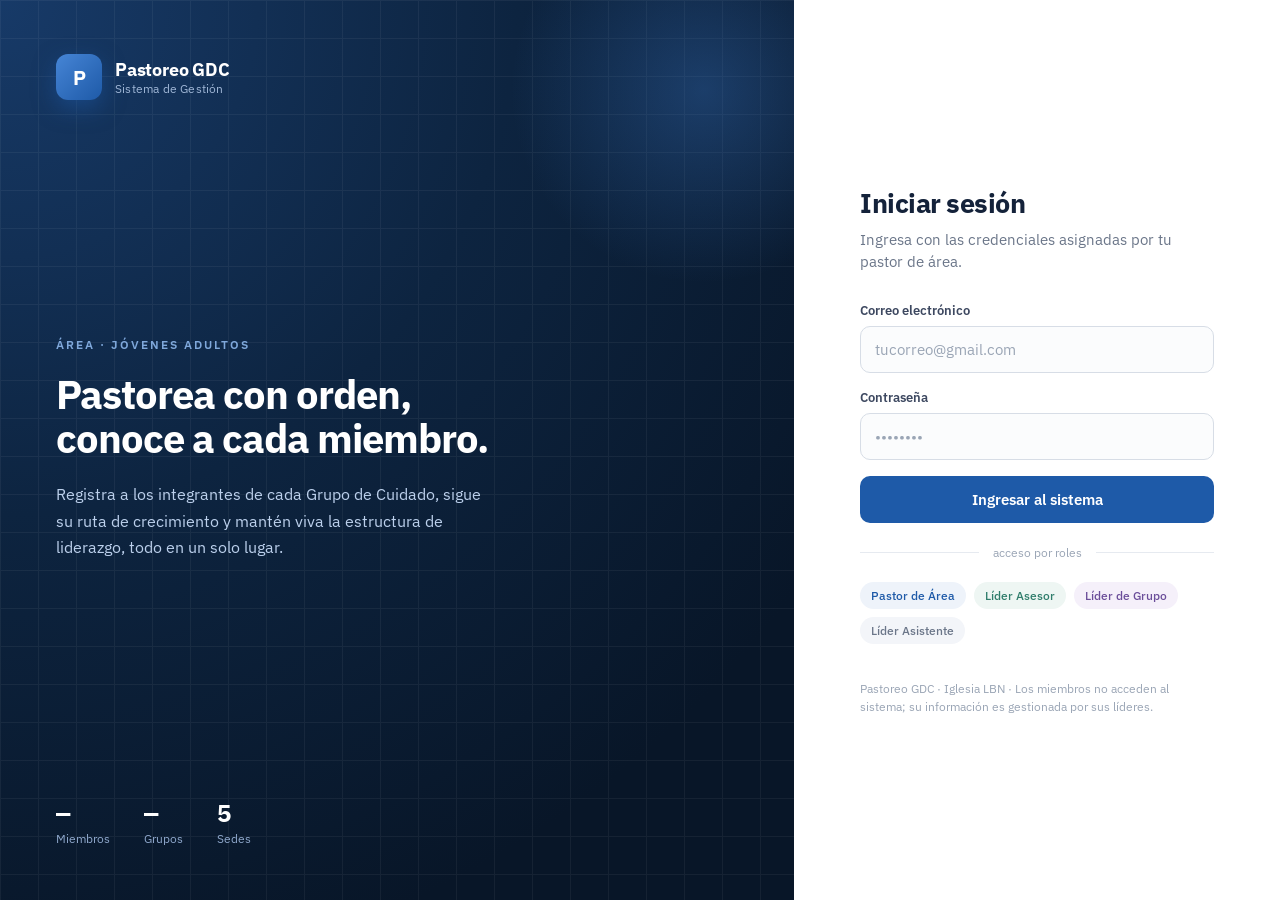
==== index.html @ 96a0c4e2 "Pastoreo GDC — versión inicial con Airtable" ====
<!DOCTYPE html>
<html lang="es">
<head>
  <meta charset="UTF-8" />
  <meta name="viewport" content="width=device-width, initial-scale=1.0" />
  <title>Pastoreo GDC</title>
  <link rel="preconnect" href="https://fonts.googleapis.com" />
  <link rel="preconnect" href="https://fonts.gstatic.com" crossorigin />
  <link href="https://fonts.googleapis.com/css2?family=IBM+Plex+Sans:wght@400;500;600;700&family=IBM+Plex+Mono:wght@500;600&display=swap" rel="stylesheet" />
  <link rel="stylesheet" href="css/style.css" />
</head>
<body>

  <!-- ====== LOGIN ====== -->
  <div id="view-login" class="view-login hidden">
    <div class="login-left">
      <div class="login-grid-bg"></div>
      <div class="login-glow"></div>
      <div class="login-logo-row">
        <div class="logo-box">P</div>
        <div>
          <div class="login-brand">Pastoreo GDC</div>
          <div class="login-brand-sub">Sistema de Gestión</div>
        </div>
      </div>
      <div class="login-hero">
        <div class="login-area-label">Área · Jóvenes Adultos</div>
        <h1 class="login-title">Pastorea con orden,<br/>conoce a cada miembro.</h1>
        <p class="login-desc">Registra a los integrantes de cada Grupo de Cuidado, sigue su ruta de crecimiento y mantén viva la estructura de liderazgo, todo en un solo lugar.</p>
      </div>
      <div class="login-stats">
        <div><div class="stat-num" id="stat-total">—</div><div class="stat-label">Miembros</div></div>
        <div><div class="stat-num" id="stat-grupos">—</div><div class="stat-label">Grupos</div></div>
        <div><div class="stat-num" id="stat-sedes">5</div><div class="stat-label">Sedes</div></div>
      </div>
    </div>
    <div class="login-right">
      <div class="login-form-header">
        <h2>Iniciar sesión</h2>
        <p>Ingresa con las credenciales asignadas por tu pastor de área.</p>
      </div>
      <label class="field-label">Correo electrónico</label>
      <input id="login-email" type="email" placeholder="tucorreo@gmail.com" class="field-input" />
      <label class="field-label">Contraseña</label>
      <input id="login-password" type="password" placeholder="••••••••" class="field-input" />
      <div id="login-error" class="login-error hidden"></div>
      <button id="btn-login" class="btn-primary btn-full">Ingresar al sistema</button>
      <div class="login-divider"><span>acceso por roles</span></div>
      <div class="role-chips">
        <span class="role-chip chip-pastor">Pastor de Área</span>
        <span class="role-chip chip-asesor">Líder Asesor</span>
        <span class="role-chip chip-lider">Líder de Grupo</span>
        <span class="role-chip chip-asistente">Líder Asistente</span>
      </div>
      <p class="login-footer">Pastoreo GDC · Iglesia LBN · Los miembros no acceden al sistema; su información es gestionada por sus líderes.</p>
    </div>
  </div>

  <!-- ====== APP SHELL ====== -->
  <div id="view-app" class="app-shell hidden">
    <!-- SIDEBAR -->
    <aside class="sidebar">
      <div class="sidebar-logo">
        <div class="logo-box sm">P</div>
        <div>
          <div class="sidebar-brand">Pastoreo GDC</div>
          <div class="sidebar-brand-sub">Jóvenes Adultos</div>
        </div>
      </div>
      <nav class="sidebar-nav">
        <div class="nav-section-label">PRINCIPAL</div>
        <a class="nav-item" data-page="dashboard">
          <svg width="19" height="19" viewBox="0 0 24 24" fill="none" stroke="currentColor" stroke-width="1.8" stroke-linecap="round" stroke-linejoin="round"><path d="M3 10.5 12 3l9 7.5"/><path d="M5 9.3V21h14V9.3"/></svg>
          Inicio
        </a>
        <a class="nav-item" data-page="miembros">
          <svg width="19" height="19" viewBox="0 0 24 24" fill="none" stroke="currentColor" stroke-width="1.8" stroke-linecap="round" stroke-linejoin="round"><path d="M16 21v-2a4 4 0 0 0-4-4H6a4 4 0 0 0-4 4v2"/><circle cx="9" cy="7" r="3.4"/><path d="M22 21v-2a4 4 0 0 0-3-3.85"/><path d="M16 3.15a4 4 0 0 1 0 7.7"/></svg>
          Miembros
        </a>
        <a class="nav-item" data-page="organigrama">
          <svg width="19" height="19" viewBox="0 0 24 24" fill="none" stroke="currentColor" stroke-width="1.8" stroke-linecap="round" stroke-linejoin="round"><rect x="9" y="2.5" width="6" height="5" rx="1.2"/><rect x="2.5" y="16.5" width="6" height="5" rx="1.2"/><rect x="15.5" y="16.5" width="6" height="5" rx="1.2"/><path d="M12 7.5v4.5M5.5 16.5V13h13v3.5"/></svg>
          Organigrama
        </a>
        <a class="nav-item" data-page="calendario">
          <svg width="19" height="19" viewBox="0 0 24 24" fill="none" stroke="currentColor" stroke-width="1.8" stroke-linecap="round" stroke-linejoin="round"><rect x="3" y="4.5" width="18" height="17" rx="2.2"/><path d="M16 2.5v4M8 2.5v4M3 9.5h18"/></svg>
          Calendario
        </a>
        <a class="nav-item" data-page="reportes">
          <svg width="19" height="19" viewBox="0 0 24 24" fill="none" stroke="currentColor" stroke-width="1.8" stroke-linecap="round" stroke-linejoin="round"><path d="M3 3v18h18"/><rect x="7" y="11.5" width="3" height="6.5" rx="0.6"/><rect x="12" y="7.5" width="3" height="10.5" rx="0.6"/><rect x="17" y="4.5" width="3" height="13.5" rx="0.6"/></svg>
          Reportes
        </a>
        <div class="nav-section-label" style="margin-top:14px;">GESTIÓN</div>
        <a class="nav-item" data-page="nuevo">
          <svg width="19" height="19" viewBox="0 0 24 24" fill="none" stroke="currentColor" stroke-width="1.8" stroke-linecap="round" stroke-linejoin="round"><path d="M12 5v14M5 12h14"/></svg>
          Nuevo registro
        </a>
      </nav>
      <div class="sidebar-user">
        <div class="sidebar-user-inner">
          <div class="avatar sm" id="sidebar-avatar">DR</div>
          <div class="sidebar-user-info">
            <div id="sidebar-name">—</div>
            <div id="sidebar-role">—</div>
          </div>
          <button id="btn-logout" class="btn-icon" title="Cerrar sesión">
            <svg width="17" height="17" viewBox="0 0 24 24" fill="none" stroke="#8fa8cc" stroke-width="1.8" stroke-linecap="round" stroke-linejoin="round"><path d="M9 21H5a2 2 0 0 1-2-2V5a2 2 0 0 1 2-2h4"/><path d="m16 17 5-5-5-5M21 12H9"/></svg>
          </button>
        </div>
      </div>
    </aside>

    <!-- MAIN -->
    <div class="main-area">
      <header class="topbar">
        <div>
          <div class="topbar-title" id="page-title">Inicio</div>
          <div class="topbar-sub" id="page-sub">Resumen general del área</div>
        </div>
        <div class="topbar-right">
          <div class="search-box">
            <svg width="16" height="16" viewBox="0 0 24 24" fill="none" stroke="#9aa5b5" stroke-width="2" stroke-linecap="round"><circle cx="11" cy="11" r="7"/><path d="m21 21-4.3-4.3"/></svg>
            <input id="global-search" placeholder="Buscar miembro..." />
          </div>
          <div class="topbar-user">
            <div class="avatar sm blue" id="topbar-avatar">DR</div>
            <div>
              <div id="topbar-name">—</div>
              <div id="topbar-role" class="topbar-role-label">—</div>
            </div>
          </div>
        </div>
      </header>

      <main class="main-content" id="main-content">
        <!-- Views rendered here by JS -->
      </main>
    </div>
  </div>

  <script type="module" src="js/main.js"></script>
</body>
</html>
---- css/style.css ----
/* ===== RESET & BASE ===== */
*, *::before, *::after { box-sizing: border-box; margin: 0; padding: 0; }
html, body { height: 100%; font-family: 'IBM Plex Sans', system-ui, sans-serif; color: #14223a; -webkit-font-smoothing: antialiased; background: #f3f5f9; }
a { text-decoration: none; color: inherit; }
button { cursor: pointer; font-family: inherit; }
input, select, textarea { font-family: inherit; }
::-webkit-scrollbar { width: 8px; height: 8px; }
::-webkit-scrollbar-thumb { background: #c9d2df; border-radius: 6px; border: 2px solid transparent; background-clip: content-box; }
input::placeholder { color: #9aa5b5; }
.hidden { display: none !important; }
@keyframes fadeUp { from { opacity: 0; transform: translateY(8px); } to { opacity: 1; transform: none; } }
.fade-up { animation: fadeUp 0.35s ease both; }

/* ===== LOGIN ===== */
.view-login { display: flex; height: 100vh; width: 100%; background: #0d2440; }
.login-left { flex: 1; position: relative; display: flex; flex-direction: column; justify-content: space-between; padding: 54px 56px; background: radial-gradient(125% 110% at 0% 0%, #173a68 0%, #0d2440 52%, #081628 100%); color: #fff; overflow: hidden; }
.login-grid-bg { position: absolute; inset: 0; opacity: .05; background-image: linear-gradient(#fff 1px,transparent 1px),linear-gradient(90deg,#fff 1px,transparent 1px); background-size: 38px 38px; }
.login-glow { position: absolute; right: -120px; top: -120px; width: 420px; height: 420px; border-radius: 50%; background: radial-gradient(circle,rgba(58,120,201,.35),transparent 65%); }
.login-logo-row { position: relative; display: flex; align-items: center; gap: 13px; }
.logo-box { width: 46px; height: 46px; border-radius: 12px; background: linear-gradient(135deg,#4685d6,#1e5aa8); display: flex; align-items: center; justify-content: center; font-weight: 700; font-size: 20px; color: #fff; box-shadow: 0 8px 22px rgba(30,90,168,.5); flex-shrink: 0; }
.logo-box.sm { width: 38px; height: 38px; border-radius: 10px; font-size: 17px; }
.login-brand { font-weight: 700; font-size: 18px; letter-spacing: -.2px; }
.login-brand-sub { font-size: 12px; color: #9fb6d6; letter-spacing: .2px; }
.login-hero { position: relative; max-width: 440px; animation: fadeUp .6s ease both; }
.login-area-label { font-size: 12px; font-weight: 600; color: #7fa8db; text-transform: uppercase; letter-spacing: 2px; margin-bottom: 20px; }
.login-title { font-size: 40px; line-height: 1.12; font-weight: 700; margin-bottom: 20px; letter-spacing: -1px; }
.login-desc { font-size: 16px; line-height: 1.65; color: #bcd0ec; }
.login-stats { position: relative; display: flex; gap: 34px; }
.stat-num { font-size: 24px; font-weight: 700; font-family: 'IBM Plex Mono', monospace; }
.stat-label { font-size: 12px; color: #8fa8cc; margin-top: 2px; }
.login-right { width: 486px; flex-shrink: 0; background: #fff; display: flex; flex-direction: column; justify-content: center; padding: 0 66px; }
.login-form-header { margin-bottom: 28px; }
.login-form-header h2 { font-size: 27px; font-weight: 700; color: #14223a; margin-bottom: 9px; letter-spacing: -.5px; }
.login-form-header p { color: #6b7689; font-size: 15px; line-height: 1.5; }
.field-label { display: block; font-size: 13px; font-weight: 600; color: #3d4860; margin-bottom: 7px; }
.field-input { width: 100%; padding: 13px 14px; border: 1px solid #d7dde6; border-radius: 10px; font-size: 15px; color: #14223a; outline: none; background: #fbfcfd; margin-bottom: 16px; transition: border-color .15s, box-shadow .15s; }
.field-input:focus { border-color: #1e5aa8; box-shadow: 0 0 0 3px rgba(30,90,168,.12); background: #fff; }
.field-input.sm { padding: 11px 13px; font-size: 14px; margin-bottom: 0; }
.field-input.mono { font-family: 'IBM Plex Mono', monospace; }
.login-error { background: #fdf3f2; border: 1px solid #f0c8c3; color: #c0392b; border-radius: 9px; padding: 10px 14px; font-size: 13px; margin-bottom: 14px; }
.btn-primary { background: #1e5aa8; color: #fff; border: none; border-radius: 10px; font-size: 15px; font-weight: 600; padding: 14px 20px; transition: background .15s; }
.btn-primary:hover { background: #17498a; }
.btn-primary.sm { padding: 11px 16px; font-size: 13.5px; }
.btn-full { width: 100%; }
.btn-secondary { background: #fff; color: #1e5aa8; border: 1px solid #cdddee; border-radius: 10px; font-size: 13px; font-weight: 600; padding: 10px 15px; display: flex; align-items: center; gap: 6px; transition: background .15s; }
.btn-secondary:hover { background: #f3f8fd; }
.btn-danger { background: #fff; color: #c0392b; border: 1px solid #f0d3cf; border-radius: 10px; font-size: 13px; font-weight: 600; padding: 10px 15px; display: flex; align-items: center; gap: 6px; transition: background .15s; }
.btn-danger:hover { background: #fdf3f2; }
.btn-icon { background: none; border: none; padding: 4px; display: flex; align-items: center; }
.login-divider { display: flex; align-items: center; gap: 14px; margin: 22px 0; }
.login-divider::before, .login-divider::after { content: ''; flex: 1; height: 1px; background: #e6eaf0; }
.login-divider span { font-size: 12px; color: #9aa5b5; }
.role-chips { display: flex; gap: 8px; flex-wrap: wrap; }
.role-chip { font-size: 12px; padding: 6px 11px; border-radius: 20px; font-weight: 500; }
.chip-pastor { background: #eef3fa; color: #1e5aa8; }
.chip-asesor { background: #eef6f3; color: #2f7d6b; }
.chip-lider { background: #f5f0fa; color: #6b4e9a; }
.chip-asistente { background: #f3f5f9; color: #6b7689; }
.login-footer { font-size: 12px; color: #9aa5b5; margin-top: 36px; line-height: 1.5; }

/* ===== APP SHELL ===== */
.app-shell { display: flex; height: 100vh; width: 100%; }

/* SIDEBAR */
.sidebar { width: 248px; flex-shrink: 0; background: #0d2440; display: flex; flex-direction: column; }
.sidebar-logo { padding: 21px 20px; display: flex; align-items: center; gap: 11px; border-bottom: 1px solid rgba(255,255,255,.08); }
.sidebar-brand { font-weight: 700; font-size: 15px; color: #fff; letter-spacing: -.2px; }
.sidebar-brand-sub { font-size: 11px; color: #8fa8cc; }
.sidebar-nav { flex: 1; padding: 14px 12px; display: flex; flex-direction: column; gap: 2px; overflow-y: auto; }
.nav-section-label { font-size: 10.5px; font-weight: 600; color: #5b73a0; letter-spacing: 1.2px; padding: 8px 12px 5px; }
.nav-item { display: flex; align-items: center; gap: 11px; padding: 10px 12px; border-radius: 9px; cursor: pointer; color: #9fb2cc; font-size: 14px; font-weight: 500; transition: color .15s, background .15s; }
.nav-item:hover { color: #cce0f5; background: rgba(255,255,255,.07); }
.nav-item.active { color: #fff; background: rgba(255,255,255,.13); }
.sidebar-user { padding: 14px 12px; border-top: 1px solid rgba(255,255,255,.08); }
.sidebar-user-inner { display: flex; align-items: center; gap: 10px; padding: 8px 10px; border-radius: 10px; background: rgba(255,255,255,.05); }
.sidebar-user-info { flex: 1; min-width: 0; }
.sidebar-user-info div:first-child { font-size: 13px; font-weight: 600; color: #fff; white-space: nowrap; overflow: hidden; text-overflow: ellipsis; }
.sidebar-user-info div:last-child { font-size: 11px; color: #8fa8cc; }

/* AVATAR */
.avatar { width: 36px; height: 36px; border-radius: 9px; background: linear-gradient(135deg,#4685d6,#1e5aa8); display: flex; align-items: center; justify-content: center; font-weight: 600; font-size: 12.5px; color: #fff; flex-shrink: 0; }
.avatar.sm { width: 36px; height: 36px; border-radius: 9px; font-size: 13px; }
.avatar.lg { width: 74px; height: 74px; border-radius: 18px; font-size: 25px; font-weight: 700; }
.avatar.xs { width: 28px; height: 28px; border-radius: 7px; font-size: 11px; font-weight: 600; }
.avatar.md { width: 40px; height: 40px; border-radius: 10px; font-size: 14px; }

/* TOPBAR */
.topbar { height: 64px; flex-shrink: 0; background: #fff; border-bottom: 1px solid #e6eaf0; display: flex; align-items: center; justify-content: space-between; padding: 0 28px; }
.topbar-title { font-size: 17px; font-weight: 700; color: #14223a; letter-spacing: -.3px; }
.topbar-sub { font-size: 12.5px; color: #8a94a8; margin-top: 1px; }
.topbar-right { display: flex; align-items: center; gap: 16px; }
.search-box { display: flex; align-items: center; gap: 9px; background: #f3f5f9; border: 1px solid #e6eaf0; border-radius: 10px; padding: 9px 13px; width: 240px; }
.search-box input { border: none; background: none; outline: none; font-size: 13.5px; color: #14223a; width: 100%; }
.topbar-user { display: flex; align-items: center; gap: 9px; padding-left: 14px; border-left: 1px solid #e6eaf0; }
.topbar-user > div div:first-child { font-size: 13px; font-weight: 600; color: #14223a; }
.topbar-role-label { font-size: 11px; color: #1e5aa8; font-weight: 500; }

/* MAIN CONTENT */
.main-area { flex: 1; display: flex; flex-direction: column; min-width: 0; }
.main-content { flex: 1; overflow-y: auto; padding: 28px; }
.page-wrap { max-width: 1240px; margin: 0 auto; }
.page-wrap.narrow { max-width: 900px; }

/* ===== CARDS & COMMON ===== */
.card { background: #fff; border: 1px solid #e6eaf0; border-radius: 14px; padding: 22px; }
.card.lg { border-radius: 16px; padding: 24px; }
.card-title { font-size: 15px; font-weight: 700; margin-bottom: 4px; }
.card-sub { font-size: 13px; color: #8a94a8; margin-bottom: 18px; }
.section-label { font-size: 11.5px; font-weight: 700; color: #1e5aa8; text-transform: uppercase; letter-spacing: 1px; margin-bottom: 16px; }

/* ===== KPI CARDS ===== */
.kpi-grid { display: grid; grid-template-columns: repeat(5,1fr); gap: 15px; margin-bottom: 18px; }
.kpi-card { background: #fff; border: 1px solid #e6eaf0; border-radius: 14px; padding: 18px; }
.kpi-card.accent { background: linear-gradient(135deg,#1e5aa8,#13427d); border-color: #1e5aa8; color: #fff; }
.kpi-icon { width: 40px; height: 40px; border-radius: 10px; display: flex; align-items: center; justify-content: center; margin-bottom: 14px; }
.kpi-num { font-size: 29px; font-weight: 700; letter-spacing: -.5px; font-family: 'IBM Plex Mono', monospace; }
.kpi-label { font-size: 12.5px; color: #6b7689; margin-top: 1px; }
.kpi-card.accent .kpi-label { color: #cfe0f4; }

/* ===== TABLES ===== */
.table-wrap { background: #fff; border: 1px solid #e6eaf0; border-radius: 14px; overflow: hidden; }
.table-head { display: grid; padding: 13px 22px; background: #fafbfc; border-bottom: 1px solid #eef1f6; font-size: 11.5px; font-weight: 600; color: #8a94a8; text-transform: uppercase; letter-spacing: .5px; }
.table-head.members-grid, .table-row.members-grid { grid-template-columns: 2.4fr 1.4fr 1.6fr 1.3fr 1.3fr 56px; gap: 12px; }
.table-row { display: grid; padding: 13px 22px; border-bottom: 1px solid #f2f4f8; align-items: center; cursor: pointer; transition: background .12s; }
.table-row:hover { background: #fafbfd; }
.table-row:last-child { border-bottom: none; }

/* ROLE BADGES */
.role-badge { font-size: 12.5px; font-weight: 600; padding: 4px 10px; border-radius: 20px; white-space: nowrap; }
.role-lider-grupo { color: #1e5aa8; background: #eef3fa; }
.role-lider-asistente { color: #2f7d6b; background: #eef6f3; }
.role-padre-espiritual { color: #6b4e9a; background: #f5f0fa; }
.role-miembro { color: #6b7689; background: #f3f5f9; }

/* PROGRESS BAR */
.progress-wrap { display: flex; align-items: center; gap: 9px; }
.progress-bar { flex: 1; height: 7px; background: #eef1f6; border-radius: 5px; overflow: hidden; }
.progress-bar .fill { height: 100%; background: #1e5aa8; border-radius: 5px; transition: width .3s; }
.progress-val { font-size: 12px; font-weight: 600; font-family: 'IBM Plex Mono', monospace; color: #56607a; width: 34px; }

/* ===== FICHA ===== */
.ficha-header { background: #fff; border: 1px solid #e6eaf0; border-radius: 16px; padding: 24px; display: flex; align-items: center; gap: 20px; margin-bottom: 18px; }
.ficha-meta { display: flex; align-items: center; gap: 11px; flex-wrap: wrap; }
.ficha-info-row { display: flex; align-items: center; gap: 18px; margin-top: 9px; font-size: 13.5px; color: #6b7689; flex-wrap: wrap; }
.ficha-info-row span { display: flex; align-items: center; gap: 6px; }
.ficha-actions { display: flex; gap: 9px; flex-shrink: 0; }
.ficha-grid { display: grid; grid-template-columns: 1fr 1fr; gap: 18px; align-items: start; }
.data-grid { display: grid; grid-template-columns: 1fr 1fr; gap: 16px 22px; }
.data-grid .span2 { grid-column: span 2; }
.data-label { font-size: 11.5px; color: #8a94a8; margin-bottom: 3px; }
.data-value { font-size: 14px; font-weight: 600; color: #2d3650; }
.tag { font-size: 12.5px; font-weight: 600; padding: 5px 11px; border-radius: 20px; }

/* MILESTONES */
.milestone-grid { display: grid; grid-template-columns: repeat(9,1fr); gap: 10px; }
.milestone { display: flex; flex-direction: column; align-items: center; text-align: center; gap: 8px; padding: 14px 6px; border-radius: 13px; }
.milestone.done { background: linear-gradient(160deg,#eef5fc,#e3eef9); border: 1px solid #cfe0f1; }
.milestone.pending { background: #f7f8fa; border: 1px solid #eaecf1; }
.milestone-icon { width: 42px; height: 42px; border-radius: 50%; display: flex; align-items: center; justify-content: center; }
.milestone.done .milestone-icon { background: linear-gradient(135deg,#4685d6,#1e5aa8); box-shadow: 0 4px 10px rgba(30,90,168,.3); }
.milestone.pending .milestone-icon { background: #e7eaf0; }
.milestone-t { font-size: 11.5px; font-weight: 700; line-height: 1.2; }
.milestone.done .milestone-t { color: #173a68; }
.milestone.pending .milestone-t { color: #9aa5b5; }
.milestone-s { font-size: 10px; color: #7c93b3; line-height: 1.2; }
.milestone.pending .milestone-s { color: #b4bcc9; }

/* ===== ORGANIGRAMA ===== */
.org-tree { display: flex; flex-direction: column; align-items: center; margin-bottom: 32px; }
.org-connector { width: 2px; height: 22px; background: #c8d3e4; }
.org-label { font-size: 12px; font-weight: 600; color: #8a94a8; background: #f3f5f9; border: 1px solid #e6eaf0; border-radius: 20px; padding: 5px 14px; }
.org-grid { display: grid; grid-template-columns: repeat(4,1fr); gap: 16px; }
.org-card { background: #fff; border: 1.5px solid #e6eaf0; border-radius: 16px; overflow: hidden; }
.org-card-header { padding: 16px; border-bottom: 1px solid #eef1f6; }
.org-card-body { padding: 14px; display: flex; flex-direction: column; gap: 10px; }
.org-member { display: flex; align-items: center; gap: 9px; padding: 10px; border-radius: 10px; cursor: pointer; transition: opacity .15s; }
.org-member:hover { opacity: .85; }
.org-member.lider { background: #eef3fa; border: 1px solid #d5e3f5; }
.org-member.asistente { background: #eef6f3; border: 1px solid #b8ddd4; }
.org-member-sm { display: flex; align-items: center; gap: 8px; padding: 7px 8px; border-radius: 8px; cursor: pointer; margin-bottom: 4px; transition: background .12s; }
.org-member-sm:hover { background: #f5f6f9; }
.org-sub-label { font-size: 10.5px; font-weight: 700; text-transform: uppercase; letter-spacing: .8px; margin-bottom: 7px; }

/* ===== CALENDARIO ===== */
.cal-grid-layout { display: grid; grid-template-columns: 1fr 300px; gap: 20px; align-items: start; }
.cal-header { display: flex; align-items: center; justify-content: space-between; padding: 18px 22px; border-bottom: 1px solid #eef1f6; }
.cal-month { font-size: 16px; font-weight: 700; color: #14223a; letter-spacing: -.3px; }
.cal-nav-btn { width: 34px; height: 34px; border-radius: 9px; border: 1px solid #e6eaf0; background: #fff; display: flex; align-items: center; justify-content: center; cursor: pointer; transition: background .12s; }
.cal-nav-btn:hover { background: #f3f5f9; }
.cal-dow { display: grid; grid-template-columns: repeat(7,1fr); background: #fafbfc; border-bottom: 1px solid #eef1f6; }
.cal-dow span { padding: 10px; text-align: center; font-size: 11px; font-weight: 700; color: #8a94a8; }
.cal-cells { display: grid; grid-template-columns: repeat(7,1fr); }
.cal-cell { min-height: 86px; border-right: 1px solid #f0f2f6; border-bottom: 1px solid #f0f2f6; padding: 8px; display: flex; flex-direction: column; gap: 3px; }
.cal-cell.blank { background: #fafbfc; }
.cal-cell.today { background: #eef3fa; }
.cal-num { font-size: 13px; line-height: 1; }
.cal-cell.today .cal-num { font-weight: 700; color: #1e5aa8; }
.cal-ev-chip { font-size: 10px; font-weight: 600; color: #fff; border-radius: 4px; padding: 2px 5px; white-space: nowrap; overflow: hidden; text-overflow: ellipsis; }
.cal-event-list { display: flex; flex-direction: column; gap: 12px; }
.cal-ev-item { display: flex; gap: 11px; align-items: flex-start; }
.cal-ev-day { width: 40px; flex-shrink: 0; text-align: center; border-radius: 9px; background: #f3f5f9; padding: 6px 0; }
.cal-ev-day .day-num { font-size: 15px; font-weight: 700; font-family: 'IBM Plex Mono', monospace; line-height: 1; color: #14223a; }
.cal-ev-day .day-mon { font-size: 10px; color: #8a94a8; text-transform: uppercase; margin-top: 1px; }
.cal-ev-info { flex: 1; min-width: 0; }
.cal-ev-info .ev-title { font-size: 13px; font-weight: 600; color: #2d3650; }
.cal-ev-info .ev-sub { font-size: 11.5px; color: #8a94a8; margin-top: 1px; }
.cal-dot { width: 8px; height: 8px; border-radius: 50%; flex-shrink: 0; margin-top: 4px; }
.legend-item { display: flex; align-items: center; gap: 9px; font-size: 12.5px; color: #3d4860; }
.legend-dot { width: 10px; height: 10px; border-radius: 3px; flex-shrink: 0; }

/* ===== REPORTES ===== */
.report-tabs { display: flex; gap: 8px; margin-bottom: 20px; flex-wrap: wrap; }
.report-tab { display: flex; align-items: center; gap: 9px; padding: 10px 16px; border-radius: 10px; border: 1.5px solid #e6eaf0; background: #fff; cursor: pointer; font-size: 13.5px; font-weight: 600; color: #6b7689; transition: all .15s; }
.report-tab.active { border-color: #1e5aa8; background: #eef3fa; color: #14223a; }
.report-tab-dot { width: 10px; height: 10px; border-radius: 3px; flex-shrink: 0; }
.report-stat-grid { display: grid; grid-template-columns: repeat(4,1fr); gap: 14px; margin-bottom: 20px; }
.report-stat { background: #fff; border: 1px solid #e6eaf0; border-radius: 13px; padding: 16px 18px; }
.report-stat-label { font-size: 11.5px; color: #8a94a8; margin-bottom: 4px; }
.report-stat-num { font-size: 28px; font-weight: 700; font-family: 'IBM Plex Mono', monospace; }
.rep-member { display: flex; align-items: center; gap: 12px; padding: 12px; border-radius: 11px; cursor: pointer; margin-bottom: 9px; transition: opacity .15s; }
.rep-member:hover { opacity: .85; }
.rep-member.lider { background: #eef3fa; border: 1px solid #d5e3f5; }
.rep-member.asistente { background: #eef6f3; border: 1px solid #b8ddd4; }
.rep-member.padre { background: #f5f0fa; border: 1px solid #d9ceed; }
.rep-member.base { border: 1px solid #f0f2f6; }
.rep-member-name { font-size: 14px; font-weight: 600; color: #14223a; }
.rep-member-role { font-size: 12px; font-weight: 600; }

/* ===== NUEVO REGISTRO ===== */
.form-section { background: #fff; border: 1px solid #e6eaf0; border-radius: 16px; padding: 24px; margin-bottom: 18px; }
.form-row { display: grid; grid-template-columns: 1fr 1fr; gap: 14px 22px; }
.form-row.single { grid-template-columns: 1fr; }
.form-group { display: flex; flex-direction: column; }
.form-group.span2 { grid-column: span 2; }
.form-group label { font-size: 12.5px; font-weight: 600; color: #3d4860; margin-bottom: 6px; }
.form-group input, .form-group select, .form-group textarea { padding: 11px 13px; border: 1px solid #d7dde6; border-radius: 10px; font-size: 14px; color: #14223a; outline: none; background: #fbfcfd; width: 100%; transition: border-color .15s, box-shadow .15s; }
.form-group input:focus, .form-group select:focus, .form-group textarea:focus { border-color: #1e5aa8; box-shadow: 0 0 0 3px rgba(30,90,168,.1); }
.form-group textarea { resize: vertical; }
.checkbox-grid { display: grid; grid-template-columns: repeat(3,1fr); gap: 10px; }
.checkbox-item { display: flex; align-items: center; gap: 10px; padding: 12px; border-radius: 11px; border: 1.5px solid #e6eaf0; background: #fafbfc; cursor: pointer; transition: all .15s; }
.checkbox-item.checked { border-color: #1e5aa8; background: #eef3fa; }
.checkbox-item .cb-box { width: 22px; height: 22px; border-radius: 6px; border: 1.5px solid #c0c8d5; background: #fff; display: flex; align-items: center; justify-content: center; flex-shrink: 0; transition: all .15s; }
.checkbox-item.checked .cb-box { background: #1e5aa8; border-color: #1e5aa8; }
.checkbox-item .cb-label { font-size: 12.5px; font-weight: 700; color: #6b7689; line-height: 1.2; }
.checkbox-item.checked .cb-label { color: #173a68; }
.checkbox-item .cb-sub { font-size: 10.5px; color: #a0a8b5; margin-top: 2px; line-height: 1.2; }
.checkbox-item.checked .cb-sub { color: #5b7fa8; }
.temp-chips { display: flex; gap: 8px; flex-wrap: wrap; }
.temp-chip { display: flex; align-items: center; gap: 7px; padding: 8px 12px; border-radius: 9px; border: 1.5px solid #d7dde6; background: #fff; cursor: pointer; transition: all .15s; }
.temp-chip.selected { border-color: #1e5aa8; background: #eef3fa; }
.temp-chip .tc-box { width: 16px; height: 16px; border-radius: 4px; border: 1.5px solid #c0c8d5; background: #fff; display: flex; align-items: center; justify-content: center; flex-shrink: 0; }
.temp-chip.selected .tc-box { background: #1e5aa8; border-color: #1e5aa8; }
.temp-chip span { font-size: 12.5px; font-weight: 600; color: #6b7689; }
.temp-chip.selected span { color: #1e5aa8; }
.form-actions { display: flex; align-items: center; justify-content: flex-end; gap: 12px; }

/* ===== UTILITIES ===== */
.flex { display: flex; }
.flex-col { display: flex; flex-direction: column; }
.gap-4 { gap: 4px; }
.gap-8 { gap: 8px; }
.gap-12 { gap: 12px; }
.gap-14 { gap: 14px; }
.gap-18 { gap: 18px; }
.grid-2 { display: grid; grid-template-columns: 1fr 1fr; gap: 18px; }
.grid-2.align-start { align-items: start; }
.mb-18 { margin-bottom: 18px; }
.mb-20 { margin-bottom: 20px; }
.mono { font-family: 'IBM Plex Mono', monospace; }
.text-sm { font-size: 12px; }
.text-muted { color: #8a94a8; }
.text-primary { color: #1e5aa8; }
.fw-700 { font-weight: 700; }
.back-link { display: inline-flex; align-items: center; gap: 6px; font-size: 13px; color: #6b7689; font-weight: 500; cursor: pointer; margin-bottom: 16px; transition: color .15s; border: none; background: none; }
.back-link:hover { color: #1e5aa8; }
.spinner { display: flex; align-items: center; justify-content: center; padding: 60px; color: #8a94a8; font-size: 14px; }
.empty-state { text-align: center; padding: 60px 20px; color: #8a94a8; font-size: 14px; }
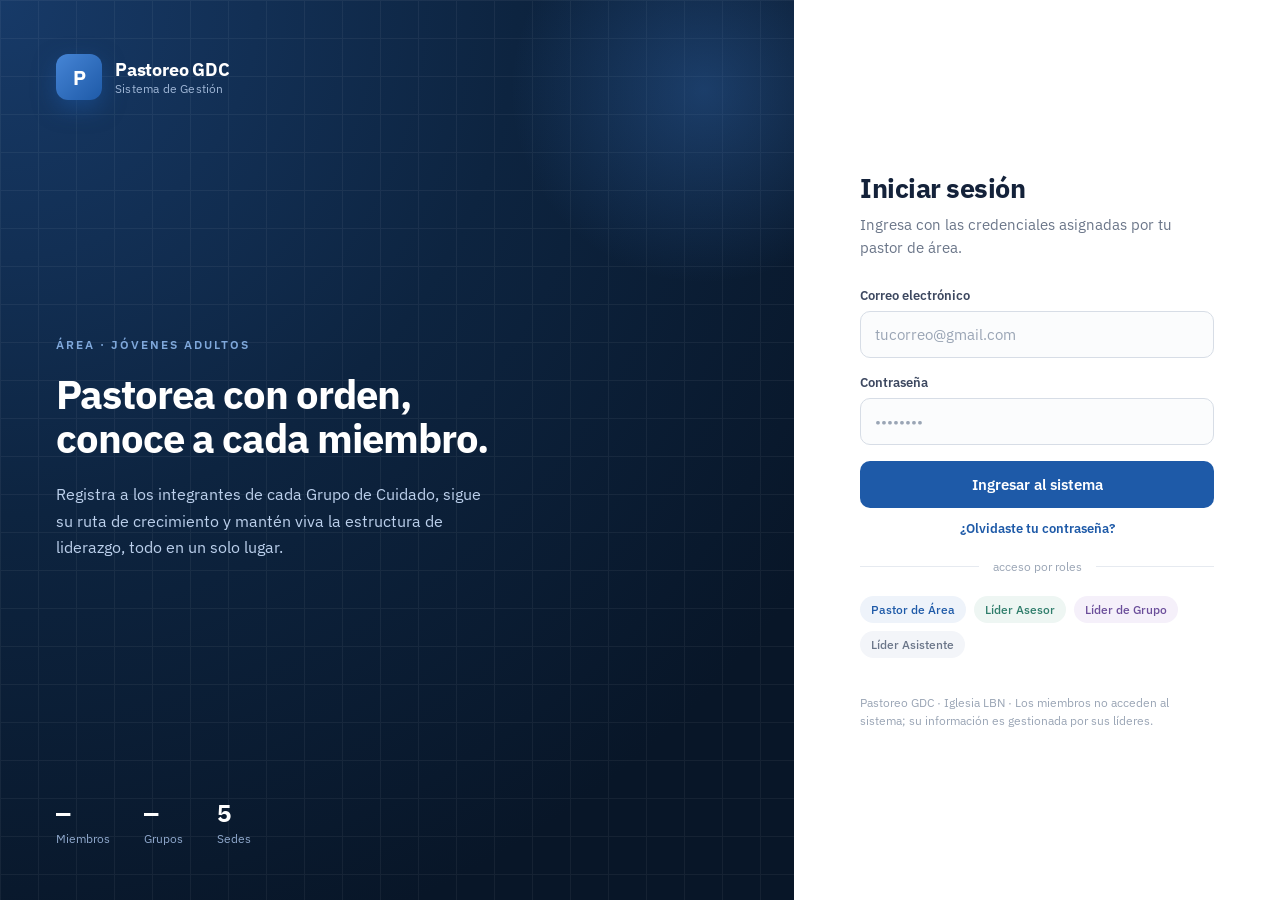
==== commit ad5e416c: "feat: agregar módulos Ofrendas, Planeador y Nuevos Equipos (Anexos A, B, C, E) - Ofrendas: control d" ====
--- a/index.html
+++ b/index.html
@@ -89,10 +89,35 @@
           <svg width="19" height="19" viewBox="0 0 24 24" fill="none" stroke="currentColor" stroke-width="1.8" stroke-linecap="round" stroke-linejoin="round"><path d="M3 3v18h18"/><rect x="7" y="11.5" width="3" height="6.5" rx="0.6"/><rect x="12" y="7.5" width="3" height="10.5" rx="0.6"/><rect x="17" y="4.5" width="3" height="13.5" rx="0.6"/></svg>
           Reportes
         </a>
+        <a class="nav-item" data-page="seguimiento">
+          <svg width="19" height="19" viewBox="0 0 24 24" fill="none" stroke="currentColor" stroke-width="1.8" stroke-linecap="round" stroke-linejoin="round"><path d="M8 10h8M8 14h5"/><path d="M21 15a2 2 0 0 1-2 2H8l-4 4V6a2 2 0 0 1 2-2h13a2 2 0 0 1 2 2Z"/></svg>
+          Seguimiento
+        </a>
+        <a class="nav-item" data-page="temas">
+          <svg width="19" height="19" viewBox="0 0 24 24" fill="none" stroke="currentColor" stroke-width="1.8" stroke-linecap="round" stroke-linejoin="round"><path d="M4 19.5A2.5 2.5 0 0 1 6.5 17H20"/><path d="M6.5 2H20v20H6.5A2.5 2.5 0 0 1 4 19.5v-15A2.5 2.5 0 0 1 6.5 2Z"/><path d="M9 7h7M9 11h7"/></svg>
+          Temas
+        </a>
+        <div class="nav-section-label" style="margin-top:14px;">HERRAMIENTAS</div>
+        <a class="nav-item" data-page="planeador">
+          <svg width="19" height="19" viewBox="0 0 24 24" fill="none" stroke="currentColor" stroke-width="1.8" stroke-linecap="round" stroke-linejoin="round"><rect x="3" y="4" width="18" height="18" rx="2"/><path d="M16 2v4M8 2v4M3 10h18"/><path d="M8 14h.01M12 14h.01M16 14h.01M8 18h.01M12 18h.01"/></svg>
+          Planeador
+        </a>
+        <a class="nav-item" data-page="equipos">
+          <svg width="19" height="19" viewBox="0 0 24 24" fill="none" stroke="currentColor" stroke-width="1.8" stroke-linecap="round" stroke-linejoin="round"><circle cx="9" cy="7" r="3"/><path d="M3 21v-2a4 4 0 0 1 4-4h4a4 4 0 0 1 4 4v2"/><path d="M16 3.13a4 4 0 0 1 0 7.75M21 21v-2a4 4 0 0 0-3-3.85"/></svg>
+          Nuevos Equipos
+        </a>
+        <a class="nav-item" data-page="ofrendas">
+          <svg width="19" height="19" viewBox="0 0 24 24" fill="none" stroke="currentColor" stroke-width="1.8" stroke-linecap="round" stroke-linejoin="round"><path d="M12 2a5 5 0 0 1 5 5c0 5-5 11-5 11S7 12 7 7a5 5 0 0 1 5-5z"/><circle cx="12" cy="7" r="2"/></svg>
+          Ofrendas
+        </a>
         <div class="nav-section-label" style="margin-top:14px;">GESTIÓN</div>
         <a class="nav-item" data-page="nuevo">
           <svg width="19" height="19" viewBox="0 0 24 24" fill="none" stroke="currentColor" stroke-width="1.8" stroke-linecap="round" stroke-linejoin="round"><path d="M12 5v14M5 12h14"/></svg>
           Nuevo registro
+        </a>
+        <a class="nav-item admin-only" data-page="admin" style="display:none;">
+          <svg width="19" height="19" viewBox="0 0 24 24" fill="none" stroke="currentColor" stroke-width="1.8" stroke-linecap="round" stroke-linejoin="round"><circle cx="12" cy="8" r="3.5"/><path d="M20 21a8 8 0 1 0-16 0"/><path d="M16 11l1.5 1.5L21 9"/></svg>
+          Administración
         </a>
       </nav>
       <div class="sidebar-user">
@@ -128,6 +153,9 @@
               <div id="topbar-role" class="topbar-role-label">—</div>
             </div>
           </div>
+          <button id="btn-logout-mobile" class="btn-icon mobile-only" title="Cerrar sesión">
+            <svg width="19" height="19" viewBox="0 0 24 24" fill="none" stroke="#56607a" stroke-width="1.8" stroke-linecap="round" stroke-linejoin="round"><path d="M9 21H5a2 2 0 0 1-2-2V5a2 2 0 0 1 2-2h4"/><path d="m16 17 5-5-5-5M21 12H9"/></svg>
+          </button>
         </div>
       </header>
 
--- a/css/style.css
+++ b/css/style.css
@@ -274,4 +274,132 @@
 .back-link { display: inline-flex; align-items: center; gap: 6px; font-size: 13px; color: #6b7689; font-weight: 500; cursor: pointer; margin-bottom: 16px; transition: color .15s; border: none; background: none; }
 .back-link:hover { color: #1e5aa8; }
 .spinner { display: flex; align-items: center; justify-content: center; padding: 60px; color: #8a94a8; font-size: 14px; }
+.mobile-only { display: none; }
+
+/* ===== RESPONSIVE ===== */
+@media (max-width: 768px) {
+
+  /* LOGIN — solo muestra el formulario */
+  .view-login { display: block; background: #0d2440; padding: 0; min-height: 100vh; }
+  .login-left { display: none; }
+  .login-right { width: 100%; min-height: 100vh; padding: 40px 24px 32px; border-radius: 0; display: flex; flex-direction: column; justify-content: center; }
+  .login-form-header h2 { font-size: 22px; }
+  .btn-full { font-size: 15px; padding: 14px; }
+
+  /* APP SHELL — sidebar se convierte en barra inferior */
+  .app-shell { flex-direction: column; height: 100dvh; }
+
+  .sidebar {
+    order: 3;
+    width: 100%;
+    height: 62px;
+    flex-shrink: 0;
+    flex-direction: row;
+    background: #0d2440;
+    border-top: 1px solid rgba(255,255,255,.1);
+    padding: 0;
+  }
+  .sidebar-logo { display: none; }
+  .sidebar-nav {
+    flex-direction: row;
+    padding: 0;
+    gap: 0;
+    justify-content: space-around;
+    align-items: stretch;
+    width: 100%;
+    overflow: visible;
+  }
+  .nav-section-label { display: none; }
+  .nav-item {
+    flex: 1;
+    flex-direction: column;
+    align-items: center;
+    justify-content: center;
+    gap: 3px;
+    padding: 6px 4px;
+    border-radius: 0;
+    font-size: 9.5px;
+    color: #6b87b0;
+    font-weight: 600;
+    letter-spacing: .2px;
+  }
+  .nav-item svg { width: 20px; height: 20px; }
+  .nav-item.active { color: #fff; background: rgba(255,255,255,.1); }
+  .sidebar-user { display: none; }
+
+  /* TOPBAR */
+  .main-area { order: 1; min-width: 0; flex: 1; display: flex; flex-direction: column; overflow: hidden; }
+  .topbar { height: 54px; padding: 0 16px; flex-shrink: 0; }
+  .topbar-left { display: none; }
+  .search-box { width: 160px; }
+  .topbar-user > div { display: none; }
+  .topbar-right { gap: 10px; }
+
+  /* MAIN CONTENT */
+  .main-content { padding: 14px; overflow-y: auto; flex: 1; padding-bottom: 10px; }
+  .page-wrap { max-width: 100%; }
+  .page-wrap.narrow { max-width: 100%; }
+
+  /* CARDS & GRIDS */
+  .card { padding: 16px; border-radius: 12px; }
+  .grid-2 { grid-template-columns: 1fr !important; }
+  .kpi-grid { grid-template-columns: 1fr 1fr; gap: 10px; }
+  .kpi-card { padding: 14px; }
+  .kpi-num { font-size: 24px; }
+  .kpi-icon { width: 34px; height: 34px; margin-bottom: 10px; }
+
+  /* inline style grids */
+  [style*="grid-template-columns:1.55fr"],
+  [style*="grid-template-columns: 1.55fr"] { grid-template-columns: 1fr !important; }
+  [style*="display:grid"][style*="1fr 1fr"] { grid-template-columns: 1fr !important; }
+
+  /* TABLAS */
+  .table-head { display: none; }
+  .table-head.members-grid, .table-row.members-grid { grid-template-columns: 1fr auto; gap: 8px; }
+  .table-row { padding: 12px 14px; }
+  .table-row > *:nth-child(3),
+  .table-row > *:nth-child(4) { display: none; }
+
+  /* FICHA */
+  .ficha-header { flex-direction: column; align-items: flex-start; gap: 14px; }
+  .ficha-actions { width: 100%; }
+  .ficha-actions button { flex: 1; justify-content: center; }
+  .ficha-grid { grid-template-columns: 1fr !important; }
+  .data-grid { grid-template-columns: 1fr 1fr; gap: 10px 16px; }
+  .milestone-grid { grid-template-columns: repeat(3,1fr); }
+
+  /* FORMULARIO */
+  .form-section { padding: 16px; border-radius: 12px; }
+  .form-row { grid-template-columns: 1fr; }
+  .form-row .span2, .form-group.span2 { grid-column: span 1; }
+  [style*="grid-template-columns:1fr 1fr;gap:18px"] { grid-template-columns: 1fr !important; }
+  .checkbox-grid { grid-template-columns: 1fr 1fr; }
+  .form-actions { flex-direction: column-reverse; }
+  .form-actions button { width: 100%; justify-content: center; }
+
+  /* ORGANIGRAMA */
+  .org-grid { grid-template-columns: 1fr 1fr; gap: 12px; }
+
+  /* CALENDARIO */
+  .cal-grid-layout { grid-template-columns: 1fr; }
+  .cal-cell { min-height: 52px; padding: 4px; }
+  .cal-ev-chip { font-size: 8px; padding: 1px 3px; }
+  .cal-dow span { padding: 6px 2px; font-size: 10px; }
+
+  /* REPORTES */
+  .report-tabs { gap: 6px; }
+  .report-tab { padding: 8px 10px; font-size: 12px; }
+  .report-stat-grid { grid-template-columns: 1fr 1fr; gap: 10px; }
+  .report-stat-num { font-size: 22px; }
+
+  /* ADMIN */
+  [style*="grid-template-columns:1fr 1fr 1fr"] { grid-template-columns: 1fr !important; }
+  [style*="grid-template-columns:1fr 1fr auto"] { grid-template-columns: 1fr !important; }
+
+  /* MISC */
+  .mobile-only { display: flex !important; }
+  .back-link { font-size: 12px; }
+  code { word-break: break-all; }
+  .empty-state { padding: 40px 16px; }
+}
 .empty-state { text-align: center; padding: 60px 20px; color: #8a94a8; font-size: 14px; }
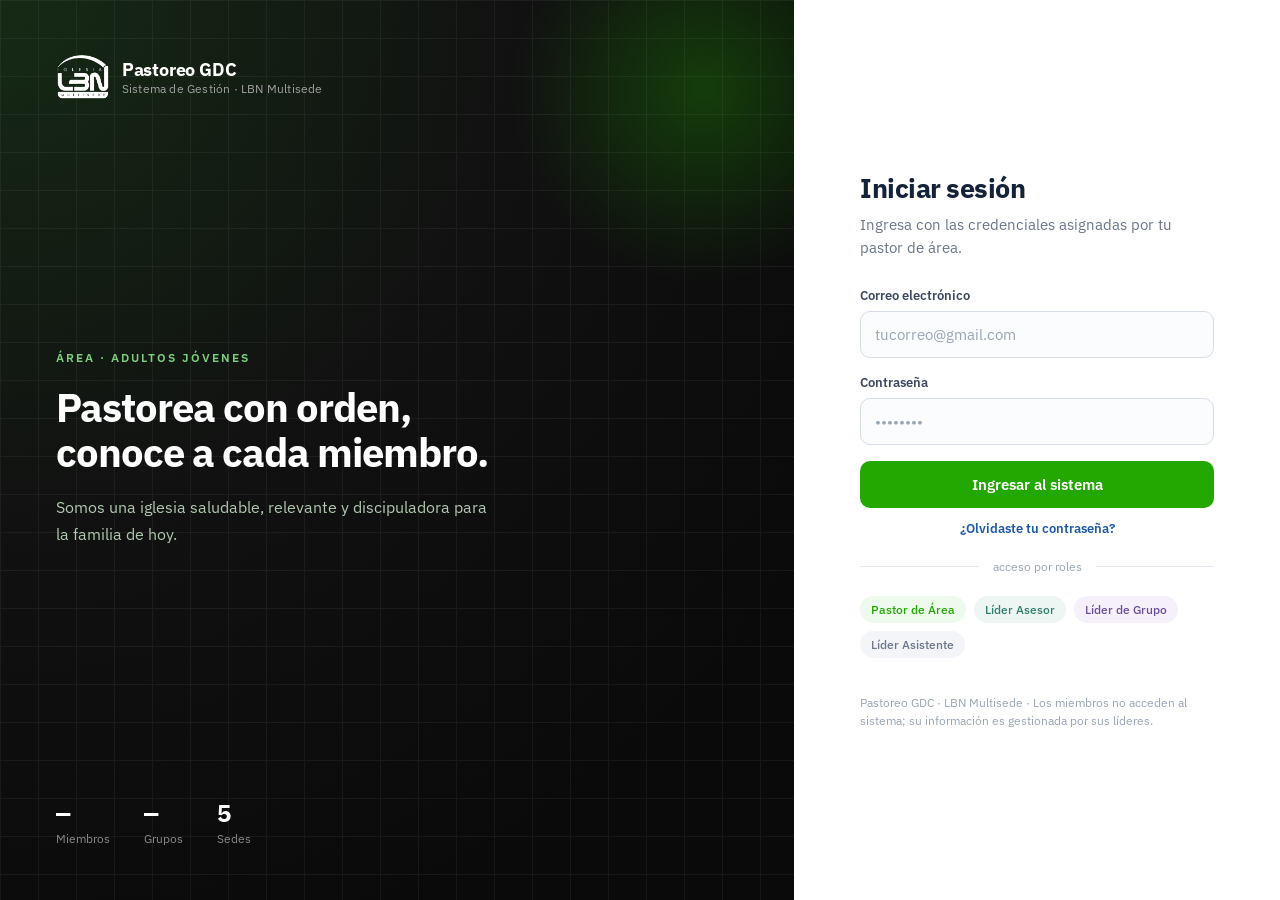
==== commit b2ce01ed: "feat: aplicar identidad visual LBNM al sistema - Reemplaza paleta azul marina por negro #111111 y ve" ====
--- a/index.html
+++ b/index.html
@@ -17,16 +17,16 @@
       <div class="login-grid-bg"></div>
       <div class="login-glow"></div>
       <div class="login-logo-row">
-        <div class="logo-box">P</div>
+        <img src="./img/logo-lbn.png" alt="LBN" style="height:46px;object-fit:contain;flex-shrink:0;" />
         <div>
           <div class="login-brand">Pastoreo GDC</div>
-          <div class="login-brand-sub">Sistema de Gestión</div>
+          <div class="login-brand-sub">Sistema de Gestión · LBN Multisede</div>
         </div>
       </div>
       <div class="login-hero">
-        <div class="login-area-label">Área · Jóvenes Adultos</div>
+        <div class="login-area-label">Área · Adultos Jóvenes</div>
         <h1 class="login-title">Pastorea con orden,<br/>conoce a cada miembro.</h1>
-        <p class="login-desc">Registra a los integrantes de cada Grupo de Cuidado, sigue su ruta de crecimiento y mantén viva la estructura de liderazgo, todo en un solo lugar.</p>
+        <p class="login-desc">Somos una iglesia saludable, relevante y discipuladora para la familia de hoy.</p>
       </div>
       <div class="login-stats">
         <div><div class="stat-num" id="stat-total">—</div><div class="stat-label">Miembros</div></div>
@@ -52,7 +52,7 @@
         <span class="role-chip chip-lider">Líder de Grupo</span>
         <span class="role-chip chip-asistente">Líder Asistente</span>
       </div>
-      <p class="login-footer">Pastoreo GDC · Iglesia LBN · Los miembros no acceden al sistema; su información es gestionada por sus líderes.</p>
+      <p class="login-footer">Pastoreo GDC · LBN Multisede · Los miembros no acceden al sistema; su información es gestionada por sus líderes.</p>
     </div>
   </div>
 
@@ -61,10 +61,10 @@
     <!-- SIDEBAR -->
     <aside class="sidebar">
       <div class="sidebar-logo">
-        <div class="logo-box sm">P</div>
+        <img src="./img/logo-lbn.png" alt="LBN" style="height:34px;object-fit:contain;flex-shrink:0;" />
         <div>
           <div class="sidebar-brand">Pastoreo GDC</div>
-          <div class="sidebar-brand-sub">Jóvenes Adultos</div>
+          <div class="sidebar-brand-sub">Adultos Jóvenes · LBN</div>
         </div>
       </div>
       <nav class="sidebar-nav">
@@ -111,6 +111,11 @@
           Ofrendas
         </a>
         <div class="nav-section-label" style="margin-top:14px;">GESTIÓN</div>
+        <a class="nav-item" data-page="solicitudes" style="position:relative;">
+          <svg width="19" height="19" viewBox="0 0 24 24" fill="none" stroke="currentColor" stroke-width="1.8" stroke-linecap="round" stroke-linejoin="round"><path d="M16 21v-2a4 4 0 0 0-4-4H6a4 4 0 0 0-4 4v2"/><circle cx="9" cy="7" r="3.4"/><path d="M19 8v6M22 11h-6"/></svg>
+          Solicitudes
+          <span id="badge-solicitudes" style="display:none;position:absolute;top:6px;right:8px;background:#c0392b;color:#fff;border-radius:20px;font-size:10px;font-weight:700;padding:1px 6px;min-width:18px;align-items:center;justify-content:center;"></span>
+        </a>
         <a class="nav-item" data-page="nuevo">
           <svg width="19" height="19" viewBox="0 0 24 24" fill="none" stroke="currentColor" stroke-width="1.8" stroke-linecap="round" stroke-linejoin="round"><path d="M12 5v14M5 12h14"/></svg>
           Nuevo registro
@@ -168,3 +173,4 @@
   <script type="module" src="js/main.js"></script>
 </body>
 </html>
+
--- a/css/style.css
+++ b/css/style.css
@@ -12,38 +12,38 @@
 .fade-up { animation: fadeUp 0.35s ease both; }
 
 /* ===== LOGIN ===== */
-.view-login { display: flex; height: 100vh; width: 100%; background: #0d2440; }
-.login-left { flex: 1; position: relative; display: flex; flex-direction: column; justify-content: space-between; padding: 54px 56px; background: radial-gradient(125% 110% at 0% 0%, #173a68 0%, #0d2440 52%, #081628 100%); color: #fff; overflow: hidden; }
+.view-login { display: flex; height: 100vh; width: 100%; background: #111111; }
+.login-left { flex: 1; position: relative; display: flex; flex-direction: column; justify-content: space-between; padding: 54px 56px; background: radial-gradient(125% 110% at 0% 0%, #152a15 0%, #111111 52%, #0a0a0a 100%); color: #fff; overflow: hidden; }
 .login-grid-bg { position: absolute; inset: 0; opacity: .05; background-image: linear-gradient(#fff 1px,transparent 1px),linear-gradient(90deg,#fff 1px,transparent 1px); background-size: 38px 38px; }
-.login-glow { position: absolute; right: -120px; top: -120px; width: 420px; height: 420px; border-radius: 50%; background: radial-gradient(circle,rgba(58,120,201,.35),transparent 65%); }
+.login-glow { position: absolute; right: -120px; top: -120px; width: 420px; height: 420px; border-radius: 50%; background: radial-gradient(circle,rgba(38,202,0,.25),transparent 65%); }
 .login-logo-row { position: relative; display: flex; align-items: center; gap: 13px; }
-.logo-box { width: 46px; height: 46px; border-radius: 12px; background: linear-gradient(135deg,#4685d6,#1e5aa8); display: flex; align-items: center; justify-content: center; font-weight: 700; font-size: 20px; color: #fff; box-shadow: 0 8px 22px rgba(30,90,168,.5); flex-shrink: 0; }
+.logo-box { width: 46px; height: 46px; border-radius: 12px; background: linear-gradient(135deg,#26CA00,#22a800); display: flex; align-items: center; justify-content: center; font-weight: 700; font-size: 20px; color: #fff; box-shadow: 0 8px 22px rgba(38,202,0,.4); flex-shrink: 0; }
 .logo-box.sm { width: 38px; height: 38px; border-radius: 10px; font-size: 17px; }
 .login-brand { font-weight: 700; font-size: 18px; letter-spacing: -.2px; }
-.login-brand-sub { font-size: 12px; color: #9fb6d6; letter-spacing: .2px; }
+.login-brand-sub { font-size: 12px; color: #a0a0a0; letter-spacing: .2px; }
 .login-hero { position: relative; max-width: 440px; animation: fadeUp .6s ease both; }
-.login-area-label { font-size: 12px; font-weight: 600; color: #7fa8db; text-transform: uppercase; letter-spacing: 2px; margin-bottom: 20px; }
+.login-area-label { font-size: 12px; font-weight: 600; color: #7dcf7d; text-transform: uppercase; letter-spacing: 2px; margin-bottom: 20px; }
 .login-title { font-size: 40px; line-height: 1.12; font-weight: 700; margin-bottom: 20px; letter-spacing: -1px; }
-.login-desc { font-size: 16px; line-height: 1.65; color: #bcd0ec; }
+.login-desc { font-size: 16px; line-height: 1.65; color: #b0c8b0; }
 .login-stats { position: relative; display: flex; gap: 34px; }
 .stat-num { font-size: 24px; font-weight: 700; font-family: 'IBM Plex Mono', monospace; }
-.stat-label { font-size: 12px; color: #8fa8cc; margin-top: 2px; }
+.stat-label { font-size: 12px; color: #888888; margin-top: 2px; }
 .login-right { width: 486px; flex-shrink: 0; background: #fff; display: flex; flex-direction: column; justify-content: center; padding: 0 66px; }
 .login-form-header { margin-bottom: 28px; }
 .login-form-header h2 { font-size: 27px; font-weight: 700; color: #14223a; margin-bottom: 9px; letter-spacing: -.5px; }
 .login-form-header p { color: #6b7689; font-size: 15px; line-height: 1.5; }
 .field-label { display: block; font-size: 13px; font-weight: 600; color: #3d4860; margin-bottom: 7px; }
 .field-input { width: 100%; padding: 13px 14px; border: 1px solid #d7dde6; border-radius: 10px; font-size: 15px; color: #14223a; outline: none; background: #fbfcfd; margin-bottom: 16px; transition: border-color .15s, box-shadow .15s; }
-.field-input:focus { border-color: #1e5aa8; box-shadow: 0 0 0 3px rgba(30,90,168,.12); background: #fff; }
+.field-input:focus { border-color: #22a800; box-shadow: 0 0 0 3px rgba(38,202,0,.12); background: #fff; }
 .field-input.sm { padding: 11px 13px; font-size: 14px; margin-bottom: 0; }
 .field-input.mono { font-family: 'IBM Plex Mono', monospace; }
 .login-error { background: #fdf3f2; border: 1px solid #f0c8c3; color: #c0392b; border-radius: 9px; padding: 10px 14px; font-size: 13px; margin-bottom: 14px; }
-.btn-primary { background: #1e5aa8; color: #fff; border: none; border-radius: 10px; font-size: 15px; font-weight: 600; padding: 14px 20px; transition: background .15s; }
-.btn-primary:hover { background: #17498a; }
+.btn-primary { background: #22a800; color: #fff; border: none; border-radius: 10px; font-size: 15px; font-weight: 600; padding: 14px 20px; transition: background .15s; }
+.btn-primary:hover { background: #1a8c00; }
 .btn-primary.sm { padding: 11px 16px; font-size: 13.5px; }
 .btn-full { width: 100%; }
-.btn-secondary { background: #fff; color: #1e5aa8; border: 1px solid #cdddee; border-radius: 10px; font-size: 13px; font-weight: 600; padding: 10px 15px; display: flex; align-items: center; gap: 6px; transition: background .15s; }
-.btn-secondary:hover { background: #f3f8fd; }
+.btn-secondary { background: #fff; color: #22a800; border: 1px solid #c0dfc0; border-radius: 10px; font-size: 13px; font-weight: 600; padding: 10px 15px; display: flex; align-items: center; gap: 6px; transition: background .15s; }
+.btn-secondary:hover { background: #f3faf3; }
 .btn-danger { background: #fff; color: #c0392b; border: 1px solid #f0d3cf; border-radius: 10px; font-size: 13px; font-weight: 600; padding: 10px 15px; display: flex; align-items: center; gap: 6px; transition: background .15s; }
 .btn-danger:hover { background: #fdf3f2; }
 .btn-icon { background: none; border: none; padding: 4px; display: flex; align-items: center; }
@@ -52,7 +52,7 @@
 .login-divider span { font-size: 12px; color: #9aa5b5; }
 .role-chips { display: flex; gap: 8px; flex-wrap: wrap; }
 .role-chip { font-size: 12px; padding: 6px 11px; border-radius: 20px; font-weight: 500; }
-.chip-pastor { background: #eef3fa; color: #1e5aa8; }
+.chip-pastor { background: #edfaed; color: #22a800; }
 .chip-asesor { background: #eef6f3; color: #2f7d6b; }
 .chip-lider { background: #f5f0fa; color: #6b4e9a; }
 .chip-asistente { background: #f3f5f9; color: #6b7689; }
@@ -62,23 +62,23 @@
 .app-shell { display: flex; height: 100vh; width: 100%; }
 
 /* SIDEBAR */
-.sidebar { width: 248px; flex-shrink: 0; background: #0d2440; display: flex; flex-direction: column; }
+.sidebar { width: 248px; flex-shrink: 0; background: #111111; display: flex; flex-direction: column; }
 .sidebar-logo { padding: 21px 20px; display: flex; align-items: center; gap: 11px; border-bottom: 1px solid rgba(255,255,255,.08); }
 .sidebar-brand { font-weight: 700; font-size: 15px; color: #fff; letter-spacing: -.2px; }
-.sidebar-brand-sub { font-size: 11px; color: #8fa8cc; }
+.sidebar-brand-sub { font-size: 11px; color: #888888; }
 .sidebar-nav { flex: 1; padding: 14px 12px; display: flex; flex-direction: column; gap: 2px; overflow-y: auto; }
-.nav-section-label { font-size: 10.5px; font-weight: 600; color: #5b73a0; letter-spacing: 1.2px; padding: 8px 12px 5px; }
-.nav-item { display: flex; align-items: center; gap: 11px; padding: 10px 12px; border-radius: 9px; cursor: pointer; color: #9fb2cc; font-size: 14px; font-weight: 500; transition: color .15s, background .15s; }
+.nav-section-label { font-size: 10.5px; font-weight: 600; color: #555555; letter-spacing: 1.2px; padding: 8px 12px 5px; }
+.nav-item { display: flex; align-items: center; gap: 11px; padding: 10px 12px; border-radius: 9px; cursor: pointer; color: #9b9b9b; font-size: 14px; font-weight: 500; transition: color .15s, background .15s; }
 .nav-item:hover { color: #cce0f5; background: rgba(255,255,255,.07); }
 .nav-item.active { color: #fff; background: rgba(255,255,255,.13); }
 .sidebar-user { padding: 14px 12px; border-top: 1px solid rgba(255,255,255,.08); }
 .sidebar-user-inner { display: flex; align-items: center; gap: 10px; padding: 8px 10px; border-radius: 10px; background: rgba(255,255,255,.05); }
 .sidebar-user-info { flex: 1; min-width: 0; }
 .sidebar-user-info div:first-child { font-size: 13px; font-weight: 600; color: #fff; white-space: nowrap; overflow: hidden; text-overflow: ellipsis; }
-.sidebar-user-info div:last-child { font-size: 11px; color: #8fa8cc; }
+.sidebar-user-info div:last-child { font-size: 11px; color: #888888; }
 
 /* AVATAR */
-.avatar { width: 36px; height: 36px; border-radius: 9px; background: linear-gradient(135deg,#4685d6,#1e5aa8); display: flex; align-items: center; justify-content: center; font-weight: 600; font-size: 12.5px; color: #fff; flex-shrink: 0; }
+.avatar { width: 36px; height: 36px; border-radius: 9px; background: linear-gradient(135deg,#26CA00,#22a800); display: flex; align-items: center; justify-content: center; font-weight: 600; font-size: 12.5px; color: #fff; flex-shrink: 0; }
 .avatar.sm { width: 36px; height: 36px; border-radius: 9px; font-size: 13px; }
 .avatar.lg { width: 74px; height: 74px; border-radius: 18px; font-size: 25px; font-weight: 700; }
 .avatar.xs { width: 28px; height: 28px; border-radius: 7px; font-size: 11px; font-weight: 600; }
@@ -93,7 +93,7 @@
 .search-box input { border: none; background: none; outline: none; font-size: 13.5px; color: #14223a; width: 100%; }
 .topbar-user { display: flex; align-items: center; gap: 9px; padding-left: 14px; border-left: 1px solid #e6eaf0; }
 .topbar-user > div div:first-child { font-size: 13px; font-weight: 600; color: #14223a; }
-.topbar-role-label { font-size: 11px; color: #1e5aa8; font-weight: 500; }
+.topbar-role-label { font-size: 11px; color: #22a800; font-weight: 500; }
 
 /* MAIN CONTENT */
 .main-area { flex: 1; display: flex; flex-direction: column; min-width: 0; }
@@ -106,12 +106,12 @@
 .card.lg { border-radius: 16px; padding: 24px; }
 .card-title { font-size: 15px; font-weight: 700; margin-bottom: 4px; }
 .card-sub { font-size: 13px; color: #8a94a8; margin-bottom: 18px; }
-.section-label { font-size: 11.5px; font-weight: 700; color: #1e5aa8; text-transform: uppercase; letter-spacing: 1px; margin-bottom: 16px; }
+.section-label { font-size: 11.5px; font-weight: 700; color: #22a800; text-transform: uppercase; letter-spacing: 1px; margin-bottom: 16px; }
 
 /* ===== KPI CARDS ===== */
 .kpi-grid { display: grid; grid-template-columns: repeat(5,1fr); gap: 15px; margin-bottom: 18px; }
 .kpi-card { background: #fff; border: 1px solid #e6eaf0; border-radius: 14px; padding: 18px; }
-.kpi-card.accent { background: linear-gradient(135deg,#1e5aa8,#13427d); border-color: #1e5aa8; color: #fff; }
+.kpi-card.accent { background: linear-gradient(135deg,#22a800,#166a00); border-color: #22a800; color: #fff; }
 .kpi-icon { width: 40px; height: 40px; border-radius: 10px; display: flex; align-items: center; justify-content: center; margin-bottom: 14px; }
 .kpi-num { font-size: 29px; font-weight: 700; letter-spacing: -.5px; font-family: 'IBM Plex Mono', monospace; }
 .kpi-label { font-size: 12.5px; color: #6b7689; margin-top: 1px; }
@@ -127,7 +127,7 @@
 
 /* ROLE BADGES */
 .role-badge { font-size: 12.5px; font-weight: 600; padding: 4px 10px; border-radius: 20px; white-space: nowrap; }
-.role-lider-grupo { color: #1e5aa8; background: #eef3fa; }
+.role-lider-grupo { color: #22a800; background: #edfaed; }
 .role-lider-asistente { color: #2f7d6b; background: #eef6f3; }
 .role-padre-espiritual { color: #6b4e9a; background: #f5f0fa; }
 .role-miembro { color: #6b7689; background: #f3f5f9; }
@@ -135,7 +135,7 @@
 /* PROGRESS BAR */
 .progress-wrap { display: flex; align-items: center; gap: 9px; }
 .progress-bar { flex: 1; height: 7px; background: #eef1f6; border-radius: 5px; overflow: hidden; }
-.progress-bar .fill { height: 100%; background: #1e5aa8; border-radius: 5px; transition: width .3s; }
+.progress-bar .fill { height: 100%; background: #22a800; border-radius: 5px; transition: width .3s; }
 .progress-val { font-size: 12px; font-weight: 600; font-family: 'IBM Plex Mono', monospace; color: #56607a; width: 34px; }
 
 /* ===== FICHA ===== */
@@ -154,15 +154,15 @@
 /* MILESTONES */
 .milestone-grid { display: grid; grid-template-columns: repeat(9,1fr); gap: 10px; }
 .milestone { display: flex; flex-direction: column; align-items: center; text-align: center; gap: 8px; padding: 14px 6px; border-radius: 13px; }
-.milestone.done { background: linear-gradient(160deg,#eef5fc,#e3eef9); border: 1px solid #cfe0f1; }
+.milestone.done { background: linear-gradient(160deg,#edfaed,#e3f9e3); border: 1px solid #b8dfb8; }
 .milestone.pending { background: #f7f8fa; border: 1px solid #eaecf1; }
 .milestone-icon { width: 42px; height: 42px; border-radius: 50%; display: flex; align-items: center; justify-content: center; }
-.milestone.done .milestone-icon { background: linear-gradient(135deg,#4685d6,#1e5aa8); box-shadow: 0 4px 10px rgba(30,90,168,.3); }
+.milestone.done .milestone-icon { background: linear-gradient(135deg,#26CA00,#22a800); box-shadow: 0 4px 10px rgba(38,202,0,.2); }
 .milestone.pending .milestone-icon { background: #e7eaf0; }
 .milestone-t { font-size: 11.5px; font-weight: 700; line-height: 1.2; }
-.milestone.done .milestone-t { color: #173a68; }
+.milestone.done .milestone-t { color: #152a15; }
 .milestone.pending .milestone-t { color: #9aa5b5; }
-.milestone-s { font-size: 10px; color: #7c93b3; line-height: 1.2; }
+.milestone-s { font-size: 10px; color: #5a805a; line-height: 1.2; }
 .milestone.pending .milestone-s { color: #b4bcc9; }
 
 /* ===== ORGANIGRAMA ===== */
@@ -175,7 +175,7 @@
 .org-card-body { padding: 14px; display: flex; flex-direction: column; gap: 10px; }
 .org-member { display: flex; align-items: center; gap: 9px; padding: 10px; border-radius: 10px; cursor: pointer; transition: opacity .15s; }
 .org-member:hover { opacity: .85; }
-.org-member.lider { background: #eef3fa; border: 1px solid #d5e3f5; }
+.org-member.lider { background: #edfaed; border: 1px solid #c0dfc0; }
 .org-member.asistente { background: #eef6f3; border: 1px solid #b8ddd4; }
 .org-member-sm { display: flex; align-items: center; gap: 8px; padding: 7px 8px; border-radius: 8px; cursor: pointer; margin-bottom: 4px; transition: background .12s; }
 .org-member-sm:hover { background: #f5f6f9; }
@@ -192,9 +192,9 @@
 .cal-cells { display: grid; grid-template-columns: repeat(7,1fr); }
 .cal-cell { min-height: 86px; border-right: 1px solid #f0f2f6; border-bottom: 1px solid #f0f2f6; padding: 8px; display: flex; flex-direction: column; gap: 3px; }
 .cal-cell.blank { background: #fafbfc; }
-.cal-cell.today { background: #eef3fa; }
+.cal-cell.today { background: #edfaed; }
 .cal-num { font-size: 13px; line-height: 1; }
-.cal-cell.today .cal-num { font-weight: 700; color: #1e5aa8; }
+.cal-cell.today .cal-num { font-weight: 700; color: #22a800; }
 .cal-ev-chip { font-size: 10px; font-weight: 600; color: #fff; border-radius: 4px; padding: 2px 5px; white-space: nowrap; overflow: hidden; text-overflow: ellipsis; }
 .cal-event-list { display: flex; flex-direction: column; gap: 12px; }
 .cal-ev-item { display: flex; gap: 11px; align-items: flex-start; }
@@ -211,7 +211,7 @@
 /* ===== REPORTES ===== */
 .report-tabs { display: flex; gap: 8px; margin-bottom: 20px; flex-wrap: wrap; }
 .report-tab { display: flex; align-items: center; gap: 9px; padding: 10px 16px; border-radius: 10px; border: 1.5px solid #e6eaf0; background: #fff; cursor: pointer; font-size: 13.5px; font-weight: 600; color: #6b7689; transition: all .15s; }
-.report-tab.active { border-color: #1e5aa8; background: #eef3fa; color: #14223a; }
+.report-tab.active { border-color: #22a800; background: #edfaed; color: #14223a; }
 .report-tab-dot { width: 10px; height: 10px; border-radius: 3px; flex-shrink: 0; }
 .report-stat-grid { display: grid; grid-template-columns: repeat(4,1fr); gap: 14px; margin-bottom: 20px; }
 .report-stat { background: #fff; border: 1px solid #e6eaf0; border-radius: 13px; padding: 16px 18px; }
@@ -219,7 +219,7 @@
 .report-stat-num { font-size: 28px; font-weight: 700; font-family: 'IBM Plex Mono', monospace; }
 .rep-member { display: flex; align-items: center; gap: 12px; padding: 12px; border-radius: 11px; cursor: pointer; margin-bottom: 9px; transition: opacity .15s; }
 .rep-member:hover { opacity: .85; }
-.rep-member.lider { background: #eef3fa; border: 1px solid #d5e3f5; }
+.rep-member.lider { background: #edfaed; border: 1px solid #c0dfc0; }
 .rep-member.asistente { background: #eef6f3; border: 1px solid #b8ddd4; }
 .rep-member.padre { background: #f5f0fa; border: 1px solid #d9ceed; }
 .rep-member.base { border: 1px solid #f0f2f6; }
@@ -234,24 +234,24 @@
 .form-group.span2 { grid-column: span 2; }
 .form-group label { font-size: 12.5px; font-weight: 600; color: #3d4860; margin-bottom: 6px; }
 .form-group input, .form-group select, .form-group textarea { padding: 11px 13px; border: 1px solid #d7dde6; border-radius: 10px; font-size: 14px; color: #14223a; outline: none; background: #fbfcfd; width: 100%; transition: border-color .15s, box-shadow .15s; }
-.form-group input:focus, .form-group select:focus, .form-group textarea:focus { border-color: #1e5aa8; box-shadow: 0 0 0 3px rgba(30,90,168,.1); }
+.form-group input:focus, .form-group select:focus, .form-group textarea:focus { border-color: #22a800; box-shadow: 0 0 0 3px rgba(38,202,0,.1); }
 .form-group textarea { resize: vertical; }
 .checkbox-grid { display: grid; grid-template-columns: repeat(3,1fr); gap: 10px; }
 .checkbox-item { display: flex; align-items: center; gap: 10px; padding: 12px; border-radius: 11px; border: 1.5px solid #e6eaf0; background: #fafbfc; cursor: pointer; transition: all .15s; }
-.checkbox-item.checked { border-color: #1e5aa8; background: #eef3fa; }
+.checkbox-item.checked { border-color: #22a800; background: #edfaed; }
 .checkbox-item .cb-box { width: 22px; height: 22px; border-radius: 6px; border: 1.5px solid #c0c8d5; background: #fff; display: flex; align-items: center; justify-content: center; flex-shrink: 0; transition: all .15s; }
-.checkbox-item.checked .cb-box { background: #1e5aa8; border-color: #1e5aa8; }
+.checkbox-item.checked .cb-box { background: #22a800; border-color: #22a800; }
 .checkbox-item .cb-label { font-size: 12.5px; font-weight: 700; color: #6b7689; line-height: 1.2; }
-.checkbox-item.checked .cb-label { color: #173a68; }
+.checkbox-item.checked .cb-label { color: #152a15; }
 .checkbox-item .cb-sub { font-size: 10.5px; color: #a0a8b5; margin-top: 2px; line-height: 1.2; }
-.checkbox-item.checked .cb-sub { color: #5b7fa8; }
+.checkbox-item.checked .cb-sub { color: #3a7a3a; }
 .temp-chips { display: flex; gap: 8px; flex-wrap: wrap; }
 .temp-chip { display: flex; align-items: center; gap: 7px; padding: 8px 12px; border-radius: 9px; border: 1.5px solid #d7dde6; background: #fff; cursor: pointer; transition: all .15s; }
-.temp-chip.selected { border-color: #1e5aa8; background: #eef3fa; }
+.temp-chip.selected { border-color: #22a800; background: #edfaed; }
 .temp-chip .tc-box { width: 16px; height: 16px; border-radius: 4px; border: 1.5px solid #c0c8d5; background: #fff; display: flex; align-items: center; justify-content: center; flex-shrink: 0; }
-.temp-chip.selected .tc-box { background: #1e5aa8; border-color: #1e5aa8; }
+.temp-chip.selected .tc-box { background: #22a800; border-color: #22a800; }
 .temp-chip span { font-size: 12.5px; font-weight: 600; color: #6b7689; }
-.temp-chip.selected span { color: #1e5aa8; }
+.temp-chip.selected span { color: #22a800; }
 .form-actions { display: flex; align-items: center; justify-content: flex-end; gap: 12px; }
 
 /* ===== UTILITIES ===== */
@@ -269,10 +269,10 @@
 .mono { font-family: 'IBM Plex Mono', monospace; }
 .text-sm { font-size: 12px; }
 .text-muted { color: #8a94a8; }
-.text-primary { color: #1e5aa8; }
+.text-primary { color: #22a800; }
 .fw-700 { font-weight: 700; }
 .back-link { display: inline-flex; align-items: center; gap: 6px; font-size: 13px; color: #6b7689; font-weight: 500; cursor: pointer; margin-bottom: 16px; transition: color .15s; border: none; background: none; }
-.back-link:hover { color: #1e5aa8; }
+.back-link:hover { color: #22a800; }
 .spinner { display: flex; align-items: center; justify-content: center; padding: 60px; color: #8a94a8; font-size: 14px; }
 .mobile-only { display: none; }
 
@@ -280,63 +280,73 @@
 @media (max-width: 768px) {
 
   /* LOGIN — solo muestra el formulario */
-  .view-login { display: block; background: #0d2440; padding: 0; min-height: 100vh; }
+  .view-login { display: block; background: #111111; padding: 0; min-height: 100vh; }
   .login-left { display: none; }
   .login-right { width: 100%; min-height: 100vh; padding: 40px 24px 32px; border-radius: 0; display: flex; flex-direction: column; justify-content: center; }
   .login-form-header h2 { font-size: 22px; }
   .btn-full { font-size: 15px; padding: 14px; }
 
-  /* APP SHELL — sidebar se convierte en barra inferior */
+  /* APP SHELL — barra de navegación inferior deslizable */
   .app-shell { flex-direction: column; height: 100dvh; }
 
   .sidebar {
-    order: 3;
+    position: fixed;
+    bottom: 0; left: 0; right: 0;
+    z-index: 200;
     width: 100%;
-    height: 62px;
+    height: auto;
     flex-shrink: 0;
     flex-direction: row;
-    background: #0d2440;
-    border-top: 1px solid rgba(255,255,255,.1);
+    background: #111111;
+    border-top: 1px solid rgba(255,255,255,.12);
     padding: 0;
+    padding-bottom: env(safe-area-inset-bottom, 0px);
+    box-shadow: 0 -4px 20px rgba(0,0,0,.25);
   }
   .sidebar-logo { display: none; }
   .sidebar-nav {
     flex-direction: row;
-    padding: 0;
+    padding: 0 4px;
     gap: 0;
-    justify-content: space-around;
     align-items: stretch;
     width: 100%;
-    overflow: visible;
+    overflow-x: auto;
+    overflow-y: hidden;
+    -webkit-overflow-scrolling: touch;
+    scrollbar-width: none;
   }
+  .sidebar-nav::-webkit-scrollbar { display: none; }
   .nav-section-label { display: none; }
   .nav-item {
-    flex: 1;
+    flex: 0 0 70px;
     flex-direction: column;
     align-items: center;
     justify-content: center;
-    gap: 3px;
-    padding: 6px 4px;
+    gap: 4px;
+    padding: 8px 6px 10px;
     border-radius: 0;
-    font-size: 9.5px;
-    color: #6b87b0;
+    font-size: 10px;
+    color: #5a7a5a;
     font-weight: 600;
-    letter-spacing: .2px;
+    letter-spacing: .15px;
+    white-space: nowrap;
+    min-height: 58px;
   }
-  .nav-item svg { width: 20px; height: 20px; }
+  .nav-item svg { width: 20px; height: 20px; flex-shrink: 0; }
   .nav-item.active { color: #fff; background: rgba(255,255,255,.1); }
+  .nav-item.active svg { stroke: #26CA00; }
   .sidebar-user { display: none; }
 
   /* TOPBAR */
   .main-area { order: 1; min-width: 0; flex: 1; display: flex; flex-direction: column; overflow: hidden; }
   .topbar { height: 54px; padding: 0 16px; flex-shrink: 0; }
   .topbar-left { display: none; }
-  .search-box { width: 160px; }
+  .search-box { width: 150px; }
   .topbar-user > div { display: none; }
   .topbar-right { gap: 10px; }
 
-  /* MAIN CONTENT */
-  .main-content { padding: 14px; overflow-y: auto; flex: 1; padding-bottom: 10px; }
+  /* MAIN CONTENT — deja espacio para la barra fija inferior */
+  .main-content { padding: 14px; overflow-y: auto; flex: 1; padding-bottom: calc(env(safe-area-inset-bottom, 0px) + 72px); }
   .page-wrap { max-width: 100%; }
   .page-wrap.narrow { max-width: 100%; }
 
